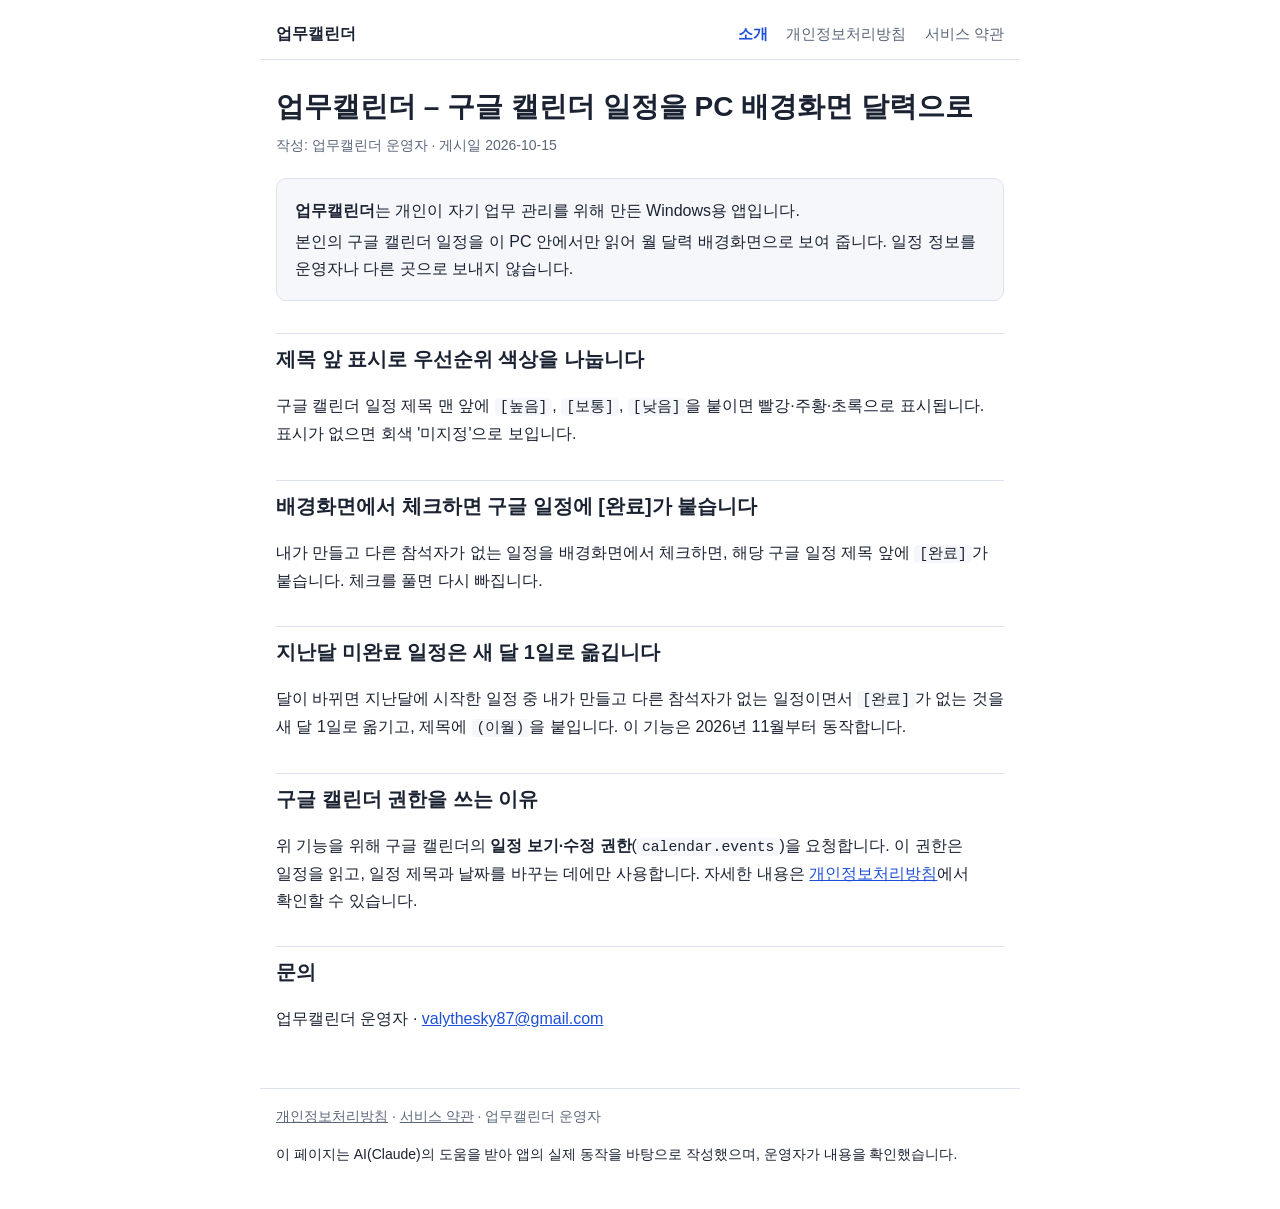
==== index.html @ 296b2150 "Add files via upload" ====
<!doctype html>
<html lang="ko">
<head>
<meta charset="utf-8">
<meta name="viewport" content="width=device-width, initial-scale=1">
<title>업무캘린더 – 구글 캘린더 업무 달력 배경화면</title>
<meta name="description" content="구글 캘린더 일정을 우선순위 색상과 완료 체크가 있는 월 달력으로 PC 배경화면에 보여 주는 개인용 Windows 앱입니다.">
<meta name="author" content="업무캘린더 운영자">
<link rel="stylesheet" href="style.css">
<script type="application/ld+json">
{"@context":"https://schema.org","@type":"WebPage","name":"업무캘린더","datePublished":"2026-10-15T00:00:00+09:00","dateModified":"2026-10-15T00:00:00+09:00","author":{"@type":"Person","name":"업무캘린더 운영자"}}
</script>
</head>
<body>
<header class="site">
  <a class="brand" href="./">업무캘린더</a>
  <nav>
    <a href="./" aria-current="page">소개</a>
    <a href="privacy.html">개인정보처리방침</a>
    <a href="terms.html">서비스 약관</a>
  </nav>
</header>
<main>
  <h1>업무캘린더 – 구글 캘린더 일정을 PC 배경화면 달력으로</h1>
  <p class="meta">작성: 업무캘린더 운영자 · 게시일 2026-10-15</p>

  <div class="summary">
    <p><strong>업무캘린더</strong>는 개인이 자기 업무 관리를 위해 만든 Windows용 앱입니다.</p>
    <p>본인의 구글 캘린더 일정을 이 PC 안에서만 읽어 월 달력 배경화면으로 보여 줍니다. 일정 정보를 운영자나 다른 곳으로 보내지 않습니다.</p>
  </div>

  <h2>제목 앞 표시로 우선순위 색상을 나눕니다</h2>
  <p>구글 캘린더 일정 제목 맨 앞에 <code>[높음]</code>, <code>[보통]</code>, <code>[낮음]</code>을 붙이면 빨강·주황·초록으로 표시됩니다. 표시가 없으면 회색 '미지정'으로 보입니다.</p>

  <h2>배경화면에서 체크하면 구글 일정에 [완료]가 붙습니다</h2>
  <p>내가 만들고 다른 참석자가 없는 일정을 배경화면에서 체크하면, 해당 구글 일정 제목 앞에 <code>[완료]</code>가 붙습니다. 체크를 풀면 다시 빠집니다.</p>

  <h2>지난달 미완료 일정은 새 달 1일로 옮깁니다</h2>
  <p>달이 바뀌면 지난달에 시작한 일정 중 내가 만들고 다른 참석자가 없는 일정이면서 <code>[완료]</code>가 없는 것을 새 달 1일로 옮기고, 제목에 <code>(이월)</code>을 붙입니다. 이 기능은 2026년 11월부터 동작합니다.</p>

  <h2>구글 캘린더 권한을 쓰는 이유</h2>
  <p>위 기능을 위해 구글 캘린더의 <strong>일정 보기·수정 권한</strong>(<code>calendar.events</code>)을 요청합니다. 이 권한은 일정을 읽고, 일정 제목과 날짜를 바꾸는 데에만 사용합니다. 자세한 내용은 <a href="privacy.html">개인정보처리방침</a>에서 확인할 수 있습니다.</p>

  <h2>문의</h2>
  <p>업무캘린더 운영자 · <a href="mailto:valythesky87@gmail.com">valythesky87@gmail.com</a></p>
</main>
<footer class="site">
  <a href="privacy.html">개인정보처리방침</a> · <a href="terms.html">서비스 약관</a> · 업무캘린더 운영자
  <p>이 페이지는 AI(Claude)의 도움을 받아 앱의 실제 동작을 바탕으로 작성했으며, 운영자가 내용을 확인했습니다.</p>
</footer>
</body>
</html>
---- style.css ----
/* 업무캘린더 안내 페이지 공통 스타일 (v01, 2026-10-15) */
:root {
  --bg: #ffffff;
  --surface: #f5f7fb;
  --text: #1b2333;
  --muted: #5b667a;
  --line: #dde3ee;
  --accent: #1e4fd8;
}
@media (prefers-color-scheme: dark) {
  :root:not([data-theme="light"]) {
    --bg: #0b1324;
    --surface: #111b31;
    --text: #e6ebf5;
    --muted: #9aa7bf;
    --line: #22304d;
    --accent: #7aa2ff;
  }
}
:root[data-theme="dark"] {
  --bg: #0b1324; --surface: #111b31; --text: #e6ebf5; --muted: #9aa7bf; --line: #22304d; --accent: #7aa2ff;
}
* { box-sizing: border-box; }
html { -webkit-text-size-adjust: 100%; }
body {
  margin: 0; background: var(--bg); color: var(--text);
  font-family: "Pretendard", "Malgun Gothic", "Apple SD Gothic Neo", "Noto Sans KR", sans-serif;
  line-height: 1.7; font-size: 16px;
  overflow-wrap: anywhere; word-break: keep-all;   /* 긴 주소는 줄바꿈, 한글은 단어 단위로 */
}
header.site, main, footer.site { max-width: 760px; margin: 0 auto; padding: 0 16px; }
header.site { display: flex; flex-wrap: wrap; gap: 8px 20px; align-items: center; padding-top: 20px; padding-bottom: 12px; border-bottom: 1px solid var(--line); }
header.site .brand { font-weight: 700; color: var(--text); text-decoration: none; margin-right: auto; }
header.site nav a { color: var(--muted); text-decoration: none; font-size: 15px; margin-left: 14px; }
header.site nav a[aria-current="page"] { color: var(--accent); font-weight: 700; }
main { padding-top: 28px; padding-bottom: 40px; }
h1 { font-size: 28px; line-height: 1.35; margin: 0 0 8px; }
h2 { font-size: 20px; margin: 32px 0 8px; padding-top: 8px; border-top: 1px solid var(--line); }
h3 { font-size: 17px; margin: 20px 0 6px; }
p, li { color: var(--text); }
.meta { color: var(--muted); font-size: 14px; margin: 0 0 20px; }
.summary { background: var(--surface); border: 1px solid var(--line); border-radius: 10px; padding: 14px 18px; margin: 16px 0 8px; }
.summary p { margin: 4px 0; }
table { width: 100%; border-collapse: collapse; margin: 10px 0; font-size: 15px; display: block; overflow-x: auto; }
th, td { border: 1px solid var(--line); padding: 8px 10px; text-align: left; vertical-align: top; }
th { background: var(--surface); white-space: nowrap; }
th, td { overflow-wrap: break-word; }   /* 표 안 한글 단어는 중간에서 끊지 않음 (좁은 화면에서는 표가 가로 스크롤) */
@media (max-width: 600px) {
  table { font-size: 14px; }
  th, td { padding: 6px 7px; }
}
a { color: var(--accent); }
code { background: var(--surface); padding: 1px 5px; border-radius: 4px; font-size: 0.92em; }
footer.site { padding-top: 16px; padding-bottom: 32px; border-top: 1px solid var(--line); color: var(--muted); font-size: 14px; }
footer.site a { color: var(--muted); }
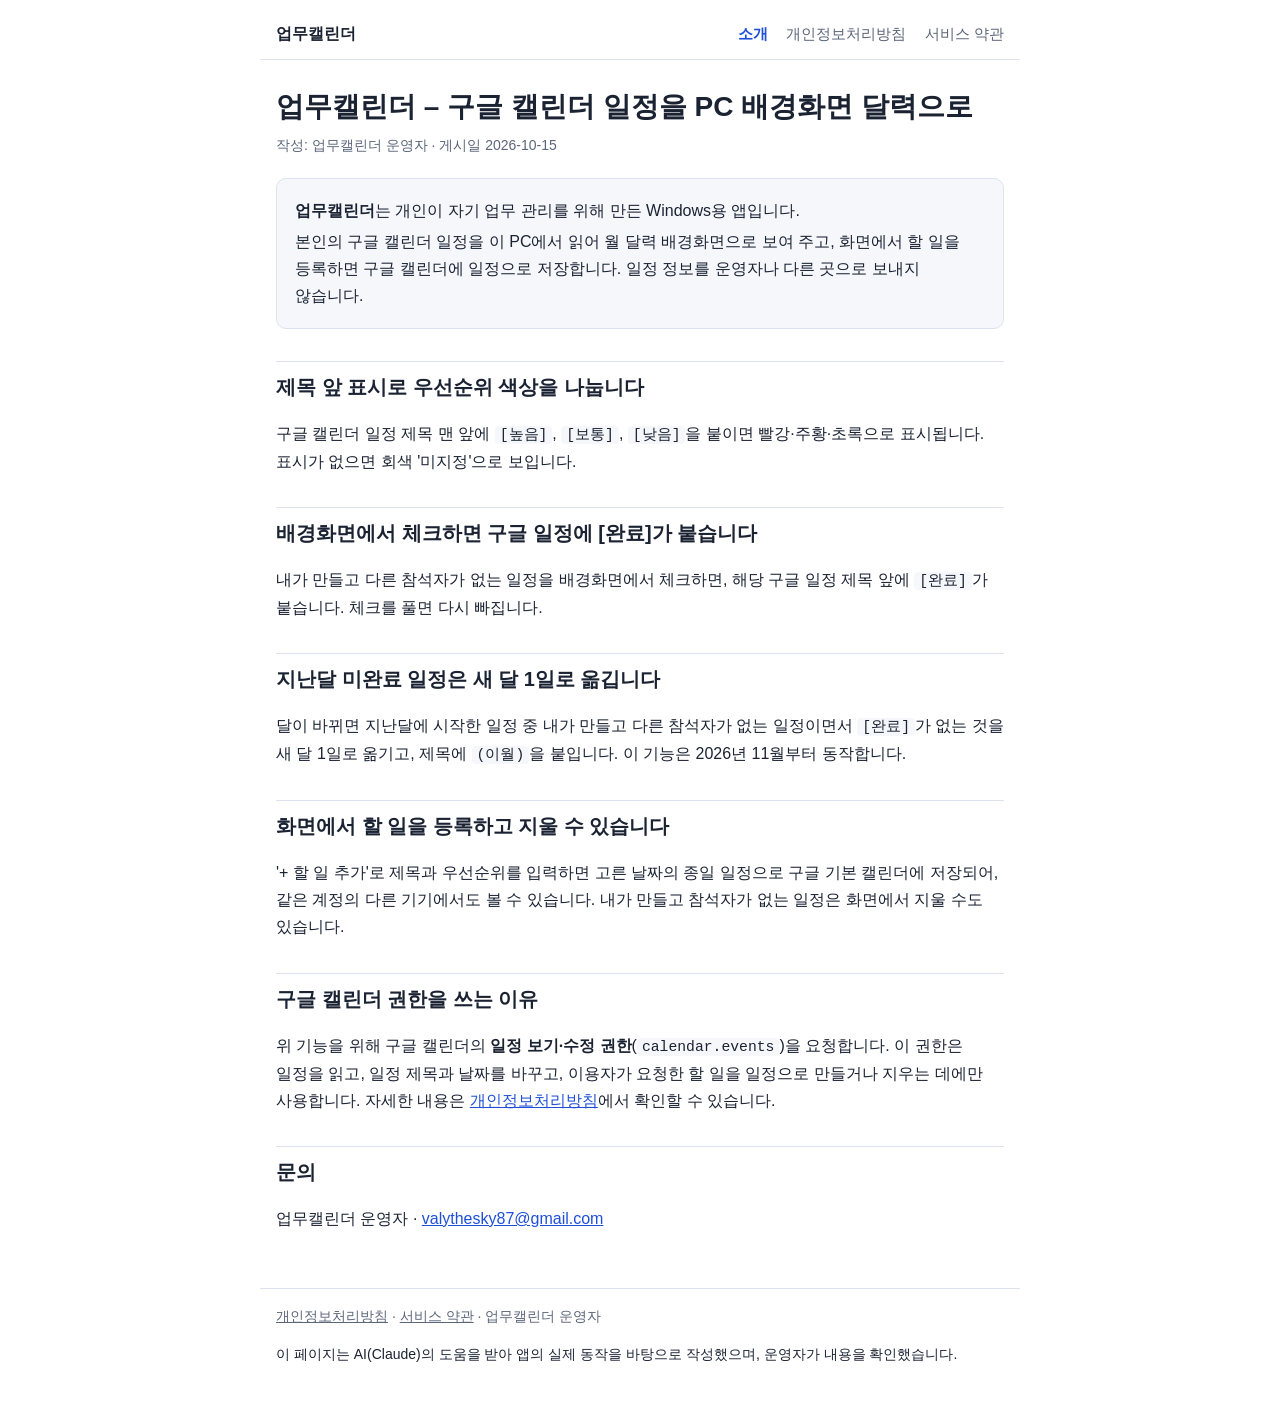
==== commit c8558f29: "Add files via upload" ====
--- a/index.html
+++ b/index.html
@@ -26,7 +26,7 @@
 
   <div class="summary">
     <p><strong>업무캘린더</strong>는 개인이 자기 업무 관리를 위해 만든 Windows용 앱입니다.</p>
-    <p>본인의 구글 캘린더 일정을 이 PC 안에서만 읽어 월 달력 배경화면으로 보여 줍니다. 일정 정보를 운영자나 다른 곳으로 보내지 않습니다.</p>
+    <p>본인의 구글 캘린더 일정을 이 PC에서 읽어 월 달력 배경화면으로 보여 주고, 화면에서 할 일을 등록하면 구글 캘린더에 일정으로 저장합니다. 일정 정보를 운영자나 다른 곳으로 보내지 않습니다.</p>
   </div>
 
   <h2>제목 앞 표시로 우선순위 색상을 나눕니다</h2>
@@ -38,8 +38,11 @@
   <h2>지난달 미완료 일정은 새 달 1일로 옮깁니다</h2>
   <p>달이 바뀌면 지난달에 시작한 일정 중 내가 만들고 다른 참석자가 없는 일정이면서 <code>[완료]</code>가 없는 것을 새 달 1일로 옮기고, 제목에 <code>(이월)</code>을 붙입니다. 이 기능은 2026년 11월부터 동작합니다.</p>
 
+  <h2>화면에서 할 일을 등록하고 지울 수 있습니다</h2>
+  <p>'+ 할 일 추가'로 제목과 우선순위를 입력하면 고른 날짜의 종일 일정으로 구글 기본 캘린더에 저장되어, 같은 계정의 다른 기기에서도 볼 수 있습니다. 내가 만들고 참석자가 없는 일정은 화면에서 지울 수도 있습니다.</p>
+
   <h2>구글 캘린더 권한을 쓰는 이유</h2>
-  <p>위 기능을 위해 구글 캘린더의 <strong>일정 보기·수정 권한</strong>(<code>calendar.events</code>)을 요청합니다. 이 권한은 일정을 읽고, 일정 제목과 날짜를 바꾸는 데에만 사용합니다. 자세한 내용은 <a href="privacy.html">개인정보처리방침</a>에서 확인할 수 있습니다.</p>
+  <p>위 기능을 위해 구글 캘린더의 <strong>일정 보기·수정 권한</strong>(<code>calendar.events</code>)을 요청합니다. 이 권한은 일정을 읽고, 일정 제목과 날짜를 바꾸고, 이용자가 요청한 할 일을 일정으로 만들거나 지우는 데에만 사용합니다. 자세한 내용은 <a href="privacy.html">개인정보처리방침</a>에서 확인할 수 있습니다.</p>
 
   <h2>문의</h2>
   <p>업무캘린더 운영자 · <a href="mailto:valythesky87@gmail.com">valythesky87@gmail.com</a></p>
